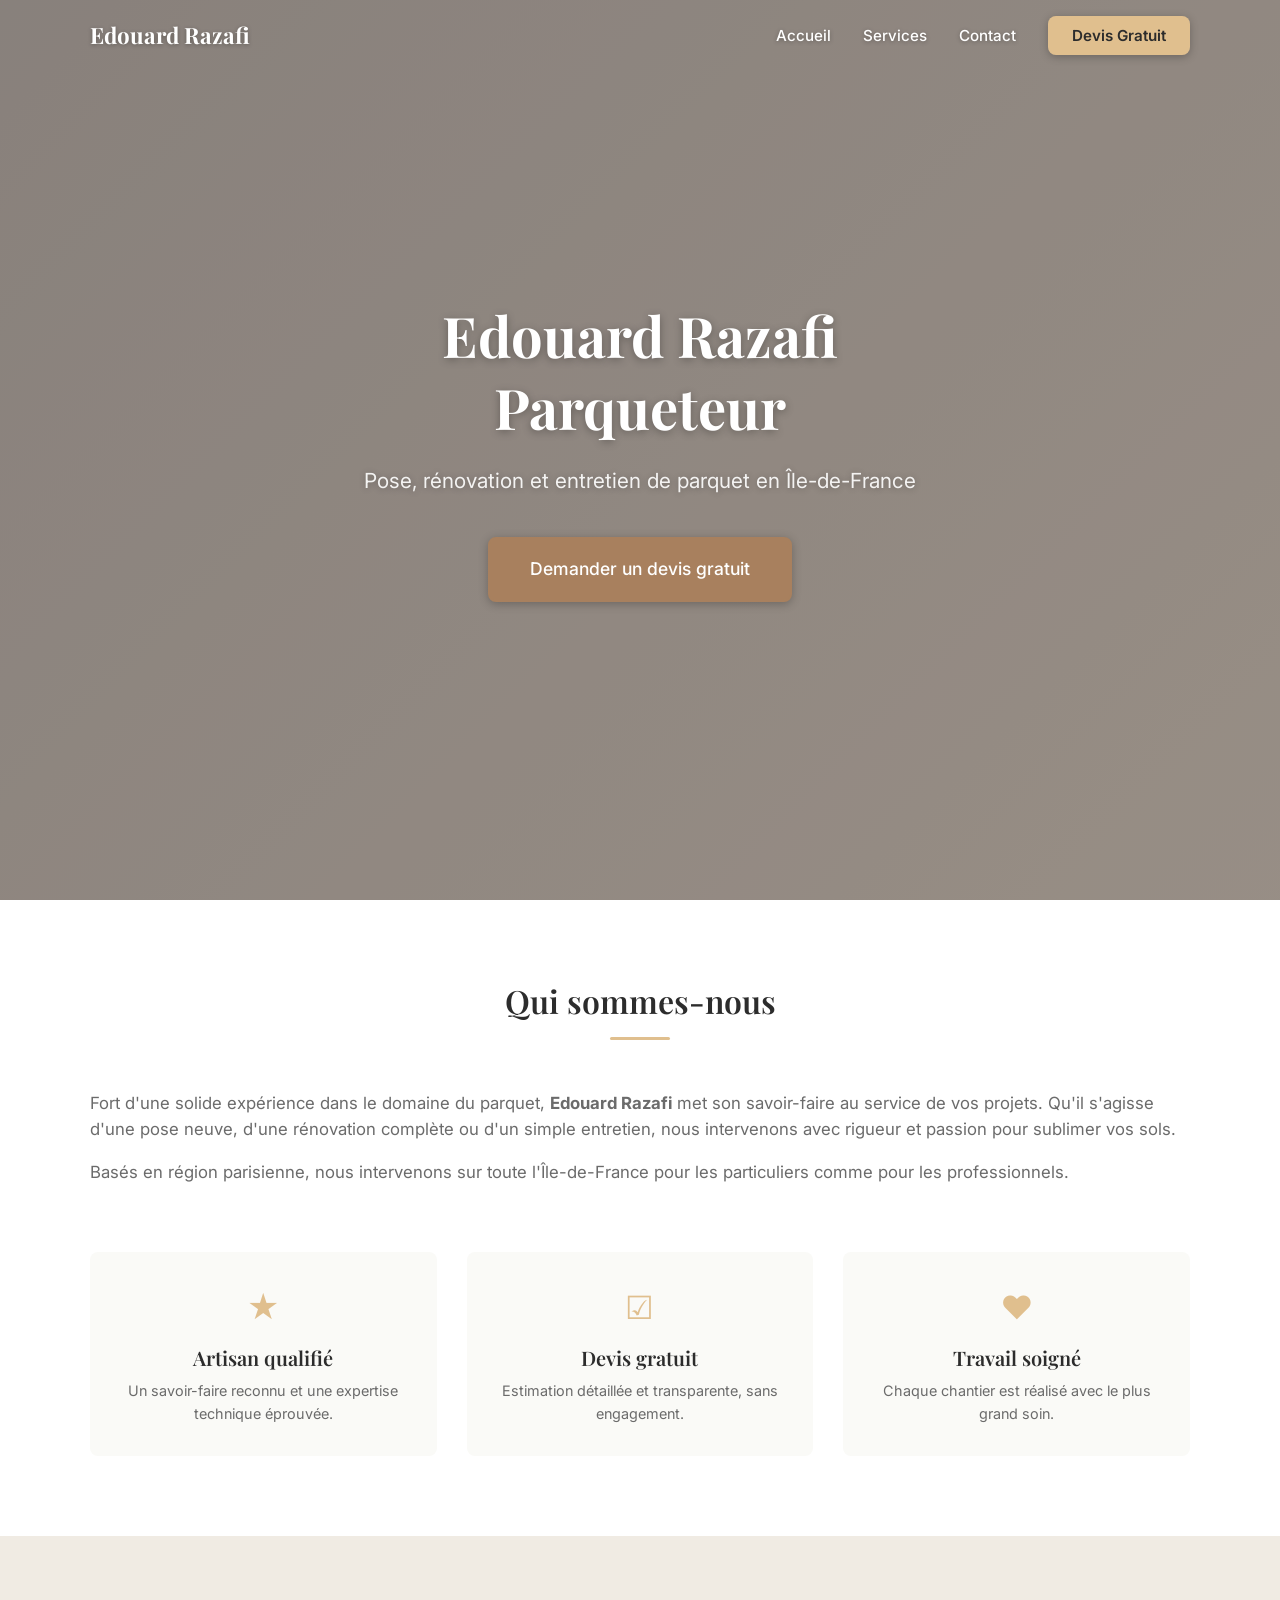
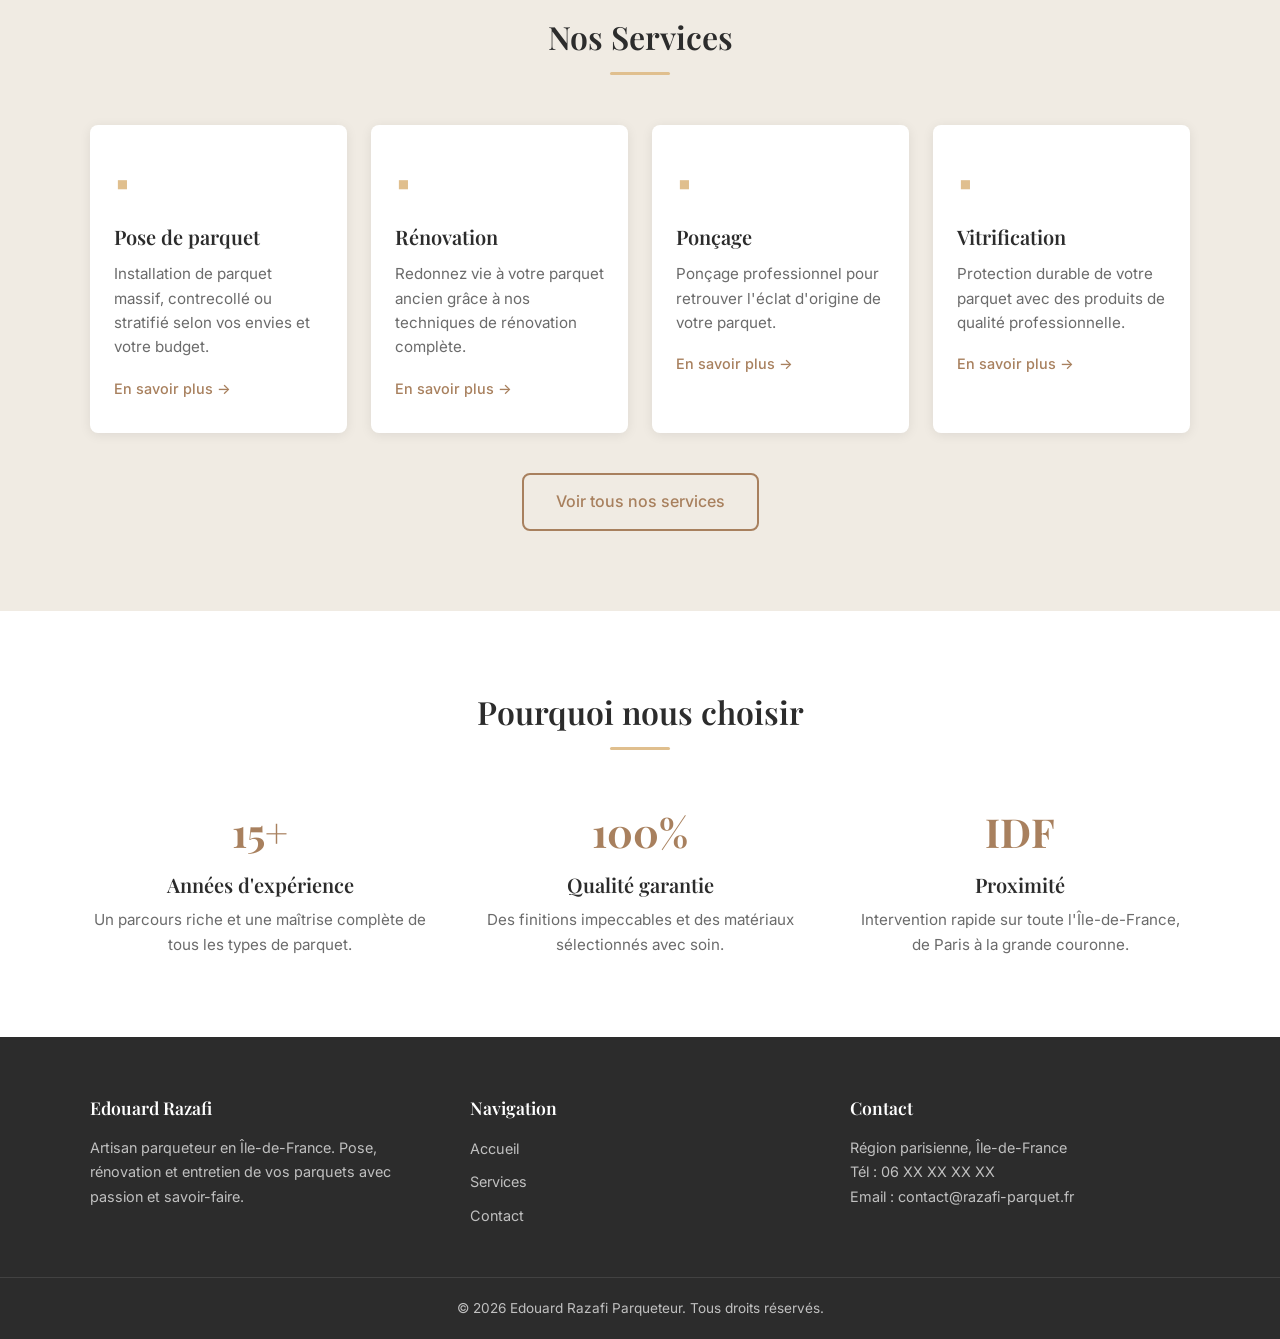
==== index.html @ ba656c39 "typo + double titre" ====
<!DOCTYPE html>
<html lang="fr">
<head>
    <meta charset="UTF-8">
    <meta name="viewport" content="width=device-width, initial-scale=1.0">
    <title>Edouard Razafi Parqueteur — Pose, rénovation et entretien de parquet en Île-de-France</title>
    <meta name="description" content="Edouard Razafi, artisan parqueteur en Île-de-France. Pose, rénovation, ponçage et vitrification de parquet. Devis gratuit.">
    <link rel="preconnect" href="https://fonts.googleapis.com">
    <link rel="preconnect" href="https://fonts.gstatic.com" crossorigin>
    <link href="https://fonts.googleapis.com/css2?family=Inter:wght@400;500;600&family=Playfair+Display:wght@400;600;700&display=swap" rel="stylesheet">
    <link rel="stylesheet" href="css/style.css">
</head>
<body>

    <!-- Navigation -->
    <header class="navbar" id="navbar">
        <div class="container navbar__inner">
            <a href="index.html" class="navbar__logo">Edouard Razafi</a>
            <nav class="navbar__nav" id="navMenu">
                <ul class="navbar__list">
                    <li><a href="index.html" class="navbar__link">Accueil</a></li>
                    <li><a href="services.html" class="navbar__link">Services</a></li>
                    <li><a href="contact.html" class="navbar__link">Contact</a></li>
                    <li><a href="contact.html" class="navbar__link navbar__link--cta">Devis Gratuit</a></li>
                </ul>
            </nav>
            <button class="navbar__hamburger" id="hamburger" aria-label="Ouvrir le menu" aria-expanded="false">
                <span></span>
                <span></span>
                <span></span>
            </button>
        </div>
    </header>

    <!-- Hero -->
    <section class="hero">
        <div class="hero__overlay"></div>
        <div class="container hero__content">
            <h1 class="hero__title">Edouard Razafi<br>Parqueteur</h1>
            <p class="hero__subtitle">Pose, rénovation et entretien de parquet en Île-de-France</p>
            <a href="contact.html" class="btn btn--primary btn--lg">Demander un devis gratuit</a>
        </div>
    </section>

    <!-- Qui sommes-nous -->
    <section class="section about">
        <div class="container">
            <h2 class="section__title">Qui sommes-nous</h2>
            <div class="about__content">
                <div class="about__text">
                    <p>Fort d'une solide expérience dans le domaine du parquet, <strong>Edouard Razafi</strong> met son savoir-faire au service de vos projets. Qu'il s'agisse d'une pose neuve, d'une rénovation complète ou d'un simple entretien, nous intervenons avec rigueur et passion pour sublimer vos sols.</p>
                    <p>Basés en région parisienne, nous intervenons sur toute l'Île-de-France pour les particuliers comme pour les professionnels.</p>
                </div>
                <div class="about__highlights">
                    <div class="about__highlight">
                        <span class="about__icon">&#9733;</span>
                        <h3>Artisan qualifié</h3>
                        <p>Un savoir-faire reconnu et une expertise technique éprouvée.</p>
                    </div>
                    <div class="about__highlight">
                        <span class="about__icon">&#9745;</span>
                        <h3>Devis gratuit</h3>
                        <p>Estimation détaillée et transparente, sans engagement.</p>
                    </div>
                    <div class="about__highlight">
                        <span class="about__icon">&#9829;</span>
                        <h3>Travail soigné</h3>
                        <p>Chaque chantier est réalisé avec le plus grand soin.</p>
                    </div>
                </div>
            </div>
        </div>
    </section>

    <!-- Aperçu Services -->
    <section class="section services-preview">
        <div class="container">
            <h2 class="section__title">Nos Services</h2>
            <div class="services-grid">
                <div class="card">
                    <div class="card__icon">&#9642;</div>
                    <h3 class="card__title">Pose de parquet</h3>
                    <p class="card__text">Installation de parquet massif, contrecollé ou stratifié selon vos envies et votre budget.</p>
                    <a href="services.html" class="card__link">En savoir plus &rarr;</a>
                </div>
                <div class="card">
                    <div class="card__icon">&#9642;</div>
                    <h3 class="card__title">Rénovation</h3>
                    <p class="card__text">Redonnez vie à votre parquet ancien grâce à nos techniques de rénovation complète.</p>
                    <a href="services.html" class="card__link">En savoir plus &rarr;</a>
                </div>
                <div class="card">
                    <div class="card__icon">&#9642;</div>
                    <h3 class="card__title">Ponçage</h3>
                    <p class="card__text">Ponçage professionnel pour retrouver l'éclat d'origine de votre parquet.</p>
                    <a href="services.html" class="card__link">En savoir plus &rarr;</a>
                </div>
                <div class="card">
                    <div class="card__icon">&#9642;</div>
                    <h3 class="card__title">Vitrification</h3>
                    <p class="card__text">Protection durable de votre parquet avec des produits de qualité professionnelle.</p>
                    <a href="services.html" class="card__link">En savoir plus &rarr;</a>
                </div>
            </div>
            <div class="section__cta">
                <a href="services.html" class="btn btn--outline">Voir tous nos services</a>
            </div>
        </div>
    </section>

    <!-- Pourquoi nous choisir -->
    <section class="section why-us">
        <div class="container">
            <h2 class="section__title">Pourquoi nous choisir</h2>
            <div class="why-us__grid">
                <div class="why-us__item">
                    <span class="why-us__number">15+</span>
                    <h3>Années d'expérience</h3>
                    <p>Un parcours riche et une maîtrise complète de tous les types de parquet.</p>
                </div>
                <div class="why-us__item">
                    <span class="why-us__number">100%</span>
                    <h3>Qualité garantie</h3>
                    <p>Des finitions impeccables et des matériaux sélectionnés avec soin.</p>
                </div>
                <div class="why-us__item">
                    <span class="why-us__number">IDF</span>
                    <h3>Proximité</h3>
                    <p>Intervention rapide sur toute l'Île-de-France, de Paris à la grande couronne.</p>
                </div>
            </div>
        </div>
    </section>

    <!-- Footer -->
    <footer class="footer">
        <div class="container footer__inner">
            <div class="footer__col">
                <h4>Edouard Razafi</h4>
                <p>Artisan parqueteur en Île-de-France. Pose, rénovation et entretien de vos parquets avec passion et savoir-faire.</p>
            </div>
            <div class="footer__col">
                <h4>Navigation</h4>
                <ul class="footer__links">
                    <li><a href="index.html">Accueil</a></li>
                    <li><a href="services.html">Services</a></li>
                    <li><a href="contact.html">Contact</a></li>
                </ul>
            </div>
            <div class="footer__col">
                <h4>Contact</h4>
                <p>Région parisienne, Île-de-France</p>
                <p>Tél : 06 XX XX XX XX</p>
                <p>Email : contact@razafi-parquet.fr</p>
            </div>
        </div>
        <div class="footer__bottom">
            <div class="container">
                <p>&copy; 2026 Edouard Razafi Parqueteur. Tous droits réservés.</p>
            </div>
        </div>
    </footer>

    <script src="js/main.js"></script>
</body>
</html>
---- css/style.css ----
/* ========================================
   Variables & Reset
   ======================================== */

:root {
    --color-primary: #A8805E;
    --color-primary-dark: #8F6B4E;
    --color-accent: #E0BF8E;
    --color-bg: #FAFAF7;
    --color-bg-alt: #F0EBE3;
    --color-text: #3A3A3A;
    --color-text-light: #6B6B6B;
    --color-white: #FFFFFF;
    --color-dark: #2C2C2C;

    --font-heading: 'Playfair Display', Georgia, serif;
    --font-body: 'Inter', -apple-system, sans-serif;

    --container-max: 1140px;
    --radius: 8px;
    --shadow: 0 2px 12px rgba(0, 0, 0, 0.08);
    --shadow-lg: 0 4px 24px rgba(0, 0, 0, 0.12);
    --transition: 0.3s ease;
}

*,
*::before,
*::after {
    margin: 0;
    padding: 0;
    box-sizing: border-box;
}

html {
    scroll-behavior: smooth;
}

body {
    font-family: var(--font-body);
    font-size: 16px;
    line-height: 1.6;
    color: var(--color-text);
    background-color: var(--color-bg);
}

img {
    max-width: 100%;
    height: auto;
    display: block;
}

a {
    color: var(--color-primary);
    text-decoration: none;
    transition: color var(--transition);
}

a:hover {
    color: var(--color-accent);
}

ul {
    list-style: none;
}

/* ========================================
   Typography
   ======================================== */

h1, h2, h3, h4 {
    font-family: var(--font-heading);
    color: var(--color-dark);
    line-height: 1.3;
}

h1 { font-size: 2.5rem; font-weight: 700; }
h2 { font-size: 2rem; font-weight: 600; }
h3 { font-size: 1.25rem; font-weight: 600; }
h4 { font-size: 1.1rem; font-weight: 600; }

/* ========================================
   Layout
   ======================================== */

.container {
    width: 100%;
    max-width: var(--container-max);
    margin: 0 auto;
    padding: 0 20px;
}

.section {
    padding: 80px 0;
}

.section__title {
    text-align: center;
    margin-bottom: 50px;
    position: relative;
}

.section__title::after {
    content: '';
    display: block;
    width: 60px;
    height: 3px;
    background: var(--color-accent);
    margin: 15px auto 0;
    border-radius: 2px;
}

.section__cta {
    text-align: center;
    margin-top: 40px;
}

/* ========================================
   Buttons
   ======================================== */

.btn {
    display: inline-block;
    padding: 14px 32px;
    font-family: var(--font-body);
    font-size: 1rem;
    font-weight: 500;
    border-radius: var(--radius);
    border: 2px solid transparent;
    cursor: pointer;
    transition: all var(--transition);
    text-align: center;
}

.btn--primary {
    background-color: var(--color-primary);
    color: var(--color-white);
    border-color: var(--color-primary);
}

.btn--primary:hover {
    background-color: var(--color-primary-dark);
    border-color: var(--color-primary-dark);
    color: var(--color-white);
}

.btn--outline {
    background-color: transparent;
    color: var(--color-primary);
    border-color: var(--color-primary);
}

.btn--outline:hover {
    background-color: var(--color-primary);
    color: var(--color-white);
}

.btn--lg {
    padding: 16px 40px;
    font-size: 1.1rem;
}

/* ========================================
   Navbar
   ======================================== */

.navbar {
    position: fixed;
    top: 0;
    left: 0;
    right: 0;
    z-index: 1000;
    background-color: transparent;
    transition: background-color var(--transition), box-shadow var(--transition);
}

.navbar--scrolled {
    background-color: var(--color-white);
    box-shadow: var(--shadow);
}

.navbar__inner {
    display: flex;
    align-items: center;
    justify-content: space-between;
    height: 72px;
}

.navbar__logo {
    font-family: var(--font-heading);
    font-size: 1.4rem;
    font-weight: 700;
    color: var(--color-white);
    transition: color var(--transition), text-shadow var(--transition);
    text-shadow: 0 1px 4px rgba(0, 0, 0, 0.3);
}

.navbar--scrolled .navbar__logo {
    color: var(--color-primary);
    text-shadow: none;
}

.navbar__list {
    display: flex;
    align-items: center;
    gap: 32px;
}

.navbar__link {
    font-size: 0.95rem;
    font-weight: 500;
    color: var(--color-white);
    position: relative;
    transition: color var(--transition), text-shadow var(--transition);
    text-shadow: 0 1px 4px rgba(0, 0, 0, 0.3);
}

.navbar--scrolled .navbar__link {
    color: var(--color-text);
    text-shadow: none;
}

.navbar__link:hover,
.navbar__link--active {
    color: var(--color-accent);
}

.navbar--scrolled .navbar__link:hover,
.navbar--scrolled .navbar__link--active {
    color: var(--color-primary);
}

.navbar__link--cta {
    background-color: var(--color-accent);
    color: var(--color-dark) !important;
    padding: 10px 24px;
    border-radius: var(--radius);
    font-weight: 600;
    text-shadow: none;
    box-shadow: 0 2px 8px rgba(0, 0, 0, 0.25);
}

.navbar__link--cta:hover {
    background-color: var(--color-primary);
    color: var(--color-white) !important;
}

/* Hamburger */
.navbar__hamburger {
    display: none;
    flex-direction: column;
    justify-content: center;
    gap: 5px;
    width: 32px;
    height: 32px;
    background: none;
    border: none;
    cursor: pointer;
    padding: 0;
}

.navbar__hamburger span {
    display: block;
    width: 24px;
    height: 2px;
    background-color: var(--color-white);
    transition: all var(--transition);
}

.navbar--scrolled .navbar__hamburger span {
    background-color: var(--color-dark);
}

.navbar__hamburger.active span:nth-child(1) {
    transform: rotate(45deg) translate(5px, 5px);
}

.navbar__hamburger.active span:nth-child(2) {
    opacity: 0;
}

.navbar__hamburger.active span:nth-child(3) {
    transform: rotate(-45deg) translate(5px, -5px);
}

/* ========================================
   Hero
   ======================================== */

.hero {
    position: relative;
    min-height: 100vh;
    display: flex;
    align-items: center;
    justify-content: center;
    background: linear-gradient(135deg, rgba(92, 61, 46, 0.35), rgba(139, 94, 60, 0.3)), url('../assets/images/front.png') center/cover no-repeat;
    overflow: hidden;
}

.hero__overlay {
    position: absolute;
    inset: 0;
    background: rgba(0, 0, 0, 0.3);
}

.hero__content {
    position: relative;
    text-align: center;
    color: var(--color-white);
    padding: 20px;
}

.hero__title {
    font-size: 3.5rem;
    color: var(--color-white);
    margin-bottom: 20px;
    text-shadow: 0 2px 8px rgba(0, 0, 0, 0.3);
}

.hero__subtitle {
    font-size: 1.3rem;
    margin-bottom: 40px;
    opacity: 0.9;
    max-width: 600px;
    margin-left: auto;
    margin-right: auto;
    text-shadow: 0 1px 6px rgba(0, 0, 0, 0.25);
}

.hero__content .btn {
    box-shadow: 0 2px 10px rgba(0, 0, 0, 0.25);
}

/* ========================================
   About Section
   ======================================== */

.about {
    background-color: var(--color-white);
}

.about__content {
    display: grid;
    gap: 50px;
}

.about__text p {
    margin-bottom: 16px;
    font-size: 1.05rem;
    color: var(--color-text-light);
}

.about__highlights {
    display: grid;
    grid-template-columns: repeat(3, 1fr);
    gap: 30px;
}

.about__highlight {
    text-align: center;
    padding: 30px 20px;
    background-color: var(--color-bg);
    border-radius: var(--radius);
}

.about__icon {
    font-size: 2rem;
    color: var(--color-accent);
    display: block;
    margin-bottom: 12px;
}

.about__highlight h3 {
    margin-bottom: 8px;
}

.about__highlight p {
    font-size: 0.9rem;
    color: var(--color-text-light);
}

/* ========================================
   Services Preview (Cards)
   ======================================== */

.services-preview {
    background-color: var(--color-bg-alt);
}

.services-grid {
    display: grid;
    grid-template-columns: repeat(4, 1fr);
    gap: 24px;
}

.card {
    background-color: var(--color-white);
    border-radius: var(--radius);
    padding: 32px 24px;
    box-shadow: var(--shadow);
    transition: transform var(--transition), box-shadow var(--transition);
}

.card:hover {
    transform: translateY(-4px);
    box-shadow: var(--shadow-lg);
}

.card__icon {
    font-size: 2rem;
    color: var(--color-accent);
    margin-bottom: 16px;
}

.card__title {
    margin-bottom: 12px;
}

.card__text {
    font-size: 0.95rem;
    color: var(--color-text-light);
    margin-bottom: 16px;
}

.card__link {
    font-weight: 500;
    font-size: 0.9rem;
    color: var(--color-primary);
}

.card__link:hover {
    color: var(--color-accent);
}

/* ========================================
   Why Us
   ======================================== */

.why-us {
    background-color: var(--color-white);
}

.why-us__grid {
    display: grid;
    grid-template-columns: repeat(3, 1fr);
    gap: 40px;
    text-align: center;
}

.why-us__number {
    display: block;
    font-family: var(--font-heading);
    font-size: 2.5rem;
    font-weight: 700;
    color: var(--color-primary);
    margin-bottom: 8px;
}

.why-us__item h3 {
    margin-bottom: 10px;
}

.why-us__item p {
    color: var(--color-text-light);
    font-size: 0.95rem;
}

/* ========================================
   Page Header (Services & Contact)
   ======================================== */

.page-header {
    background: linear-gradient(135deg, #5C3D2E 0%, #8B5E3C 50%, #A0754A 100%);
    padding: 140px 0 60px;
    text-align: center;
    color: var(--color-white);
}

.page-header h1 {
    color: var(--color-white);
    font-size: 2.5rem;
}

.page-header p {
    margin-top: 12px;
    opacity: 0.9;
    font-size: 1.1rem;
}

/* ========================================
   Services Page
   ======================================== */

.services-list {
    display: grid;
    gap: 30px;
}

.service-item {
    display: grid;
    grid-template-columns: auto 1fr;
    gap: 24px;
    padding: 32px;
    background-color: var(--color-white);
    border-radius: var(--radius);
    box-shadow: var(--shadow);
    align-items: start;
}

.service-item__icon {
    width: 60px;
    height: 60px;
    background-color: var(--color-bg-alt);
    border-radius: var(--radius);
    display: flex;
    align-items: center;
    justify-content: center;
    font-size: 1.5rem;
    color: var(--color-primary);
    flex-shrink: 0;
}

.service-item__content h3 {
    margin-bottom: 8px;
    font-size: 1.3rem;
}

.service-item__content p {
    color: var(--color-text-light);
    line-height: 1.7;
}

/* ========================================
   Contact Page
   ======================================== */

.contact-grid {
    display: grid;
    grid-template-columns: 1fr 1fr;
    gap: 50px;
}

/* Form */
.form__group {
    margin-bottom: 20px;
}

.form__label {
    display: block;
    margin-bottom: 6px;
    font-weight: 500;
    font-size: 0.95rem;
    color: var(--color-dark);
}

.form__input,
.form__select,
.form__textarea {
    width: 100%;
    padding: 12px 16px;
    border: 1px solid #D5D5D5;
    border-radius: var(--radius);
    font-family: var(--font-body);
    font-size: 1rem;
    color: var(--color-text);
    background-color: var(--color-white);
    transition: border-color var(--transition);
}

.form__input:focus,
.form__select:focus,
.form__textarea:focus {
    outline: none;
    border-color: var(--color-primary);
}

.form__textarea {
    min-height: 140px;
    resize: vertical;
}

.form__error {
    color: #C0392B;
    font-size: 0.85rem;
    margin-top: 4px;
    display: none;
}

.form__group--error .form__input,
.form__group--error .form__select,
.form__group--error .form__textarea {
    border-color: #C0392B;
}

.form__group--error .form__error {
    display: block;
}

.form__success {
    display: none;
    padding: 20px;
    background-color: #D4EDDA;
    color: #155724;
    border-radius: var(--radius);
    text-align: center;
    font-weight: 500;
}

.form__success.visible {
    display: block;
}

/* Contact Info */
.contact-info {
    display: flex;
    flex-direction: column;
    gap: 24px;
}

.contact-info__item {
    display: flex;
    gap: 16px;
    align-items: flex-start;
}

.contact-info__icon {
    width: 48px;
    height: 48px;
    background-color: var(--color-bg-alt);
    border-radius: var(--radius);
    display: flex;
    align-items: center;
    justify-content: center;
    font-size: 1.2rem;
    color: var(--color-primary);
    flex-shrink: 0;
}

.contact-info__text h4 {
    margin-bottom: 4px;
}

.contact-info__text p {
    color: var(--color-text-light);
    font-size: 0.95rem;
}

.map-placeholder {
    width: 100%;
    height: 250px;
    background-color: var(--color-bg-alt);
    border-radius: var(--radius);
    display: flex;
    align-items: center;
    justify-content: center;
    color: var(--color-text-light);
    font-size: 0.95rem;
    margin-top: 10px;
    border: 1px dashed #ccc;
}

/* ========================================
   Footer
   ======================================== */

.footer {
    background-color: var(--color-dark);
    color: rgba(255, 255, 255, 0.7);
    padding: 60px 0 0;
}

.footer__inner {
    display: grid;
    grid-template-columns: repeat(3, 1fr);
    gap: 40px;
}

.footer__col h4 {
    color: var(--color-white);
    margin-bottom: 16px;
    font-family: var(--font-heading);
}

.footer__col p {
    font-size: 0.9rem;
    line-height: 1.7;
}

.footer__links li {
    margin-bottom: 8px;
}

.footer__links a {
    color: rgba(255, 255, 255, 0.7);
    font-size: 0.9rem;
}

.footer__links a:hover {
    color: var(--color-accent);
}

.footer__bottom {
    margin-top: 40px;
    padding: 20px 0;
    border-top: 1px solid rgba(255, 255, 255, 0.1);
    text-align: center;
    font-size: 0.85rem;
}

/* ========================================
   Responsive
   ======================================== */

/* Tablet (768px) */
@media (max-width: 768px) {
    h1 { font-size: 2rem; }
    h2 { font-size: 1.6rem; }

    .section {
        padding: 60px 0;
    }

    /* Navbar mobile */
    .navbar__hamburger {
        display: flex;
    }

    .navbar__nav {
        position: fixed;
        top: 72px;
        left: 0;
        right: 0;
        background-color: var(--color-white);
        box-shadow: var(--shadow-lg);
        transform: translateY(-120%);
        transition: transform var(--transition);
        z-index: 999;
    }

    .navbar__nav.open {
        transform: translateY(0);
    }

    .navbar__list {
        flex-direction: column;
        padding: 20px;
        gap: 0;
    }

    .navbar__link {
        display: block;
        padding: 12px 0;
        color: var(--color-text) !important;
        border-bottom: 1px solid var(--color-bg-alt);
    }

    .navbar__link--cta {
        text-align: center;
        margin-top: 10px;
        border-bottom: none;
    }

    /* Hero */
    .hero__title {
        font-size: 2.2rem;
    }

    .hero__subtitle {
        font-size: 1.1rem;
    }

    /* About */
    .about__highlights {
        grid-template-columns: 1fr;
    }

    /* Services grid */
    .services-grid {
        grid-template-columns: repeat(2, 1fr);
    }

    /* Why us */
    .why-us__grid {
        grid-template-columns: 1fr;
        gap: 30px;
    }

    /* Contact */
    .contact-grid {
        grid-template-columns: 1fr;
    }

    /* Service items */
    .service-item {
        grid-template-columns: 1fr;
    }

    .service-item__icon {
        width: 48px;
        height: 48px;
    }

    /* Footer */
    .footer__inner {
        grid-template-columns: 1fr;
        gap: 30px;
    }
}

/* Mobile small (480px) */
@media (max-width: 480px) {
    .hero__title {
        font-size: 1.8rem;
    }

    .services-grid {
        grid-template-columns: 1fr;
    }

    .btn--lg {
        padding: 14px 28px;
        font-size: 1rem;
    }
}

/* Desktop (1024px+) */
@media (min-width: 1024px) {
    h1 { font-size: 3rem; }

    .hero__title {
        font-size: 3.5rem;
    }
}
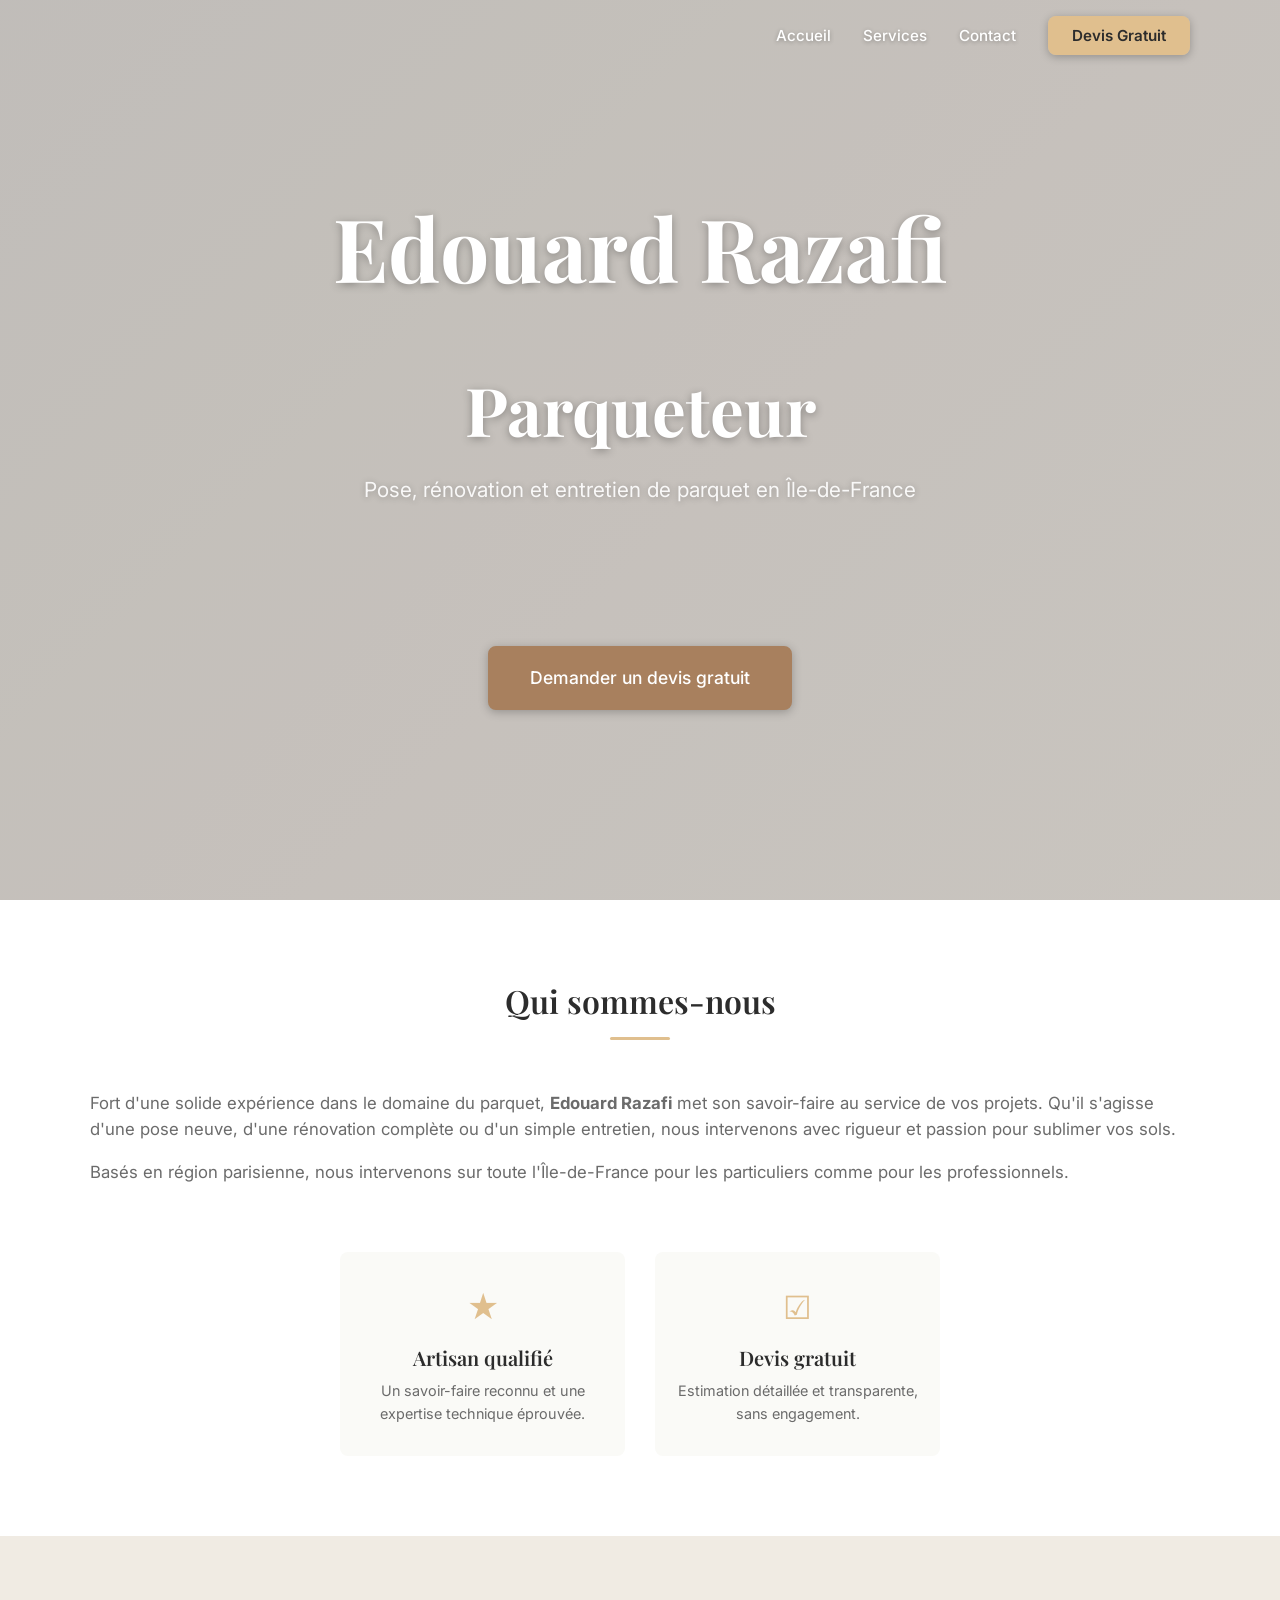
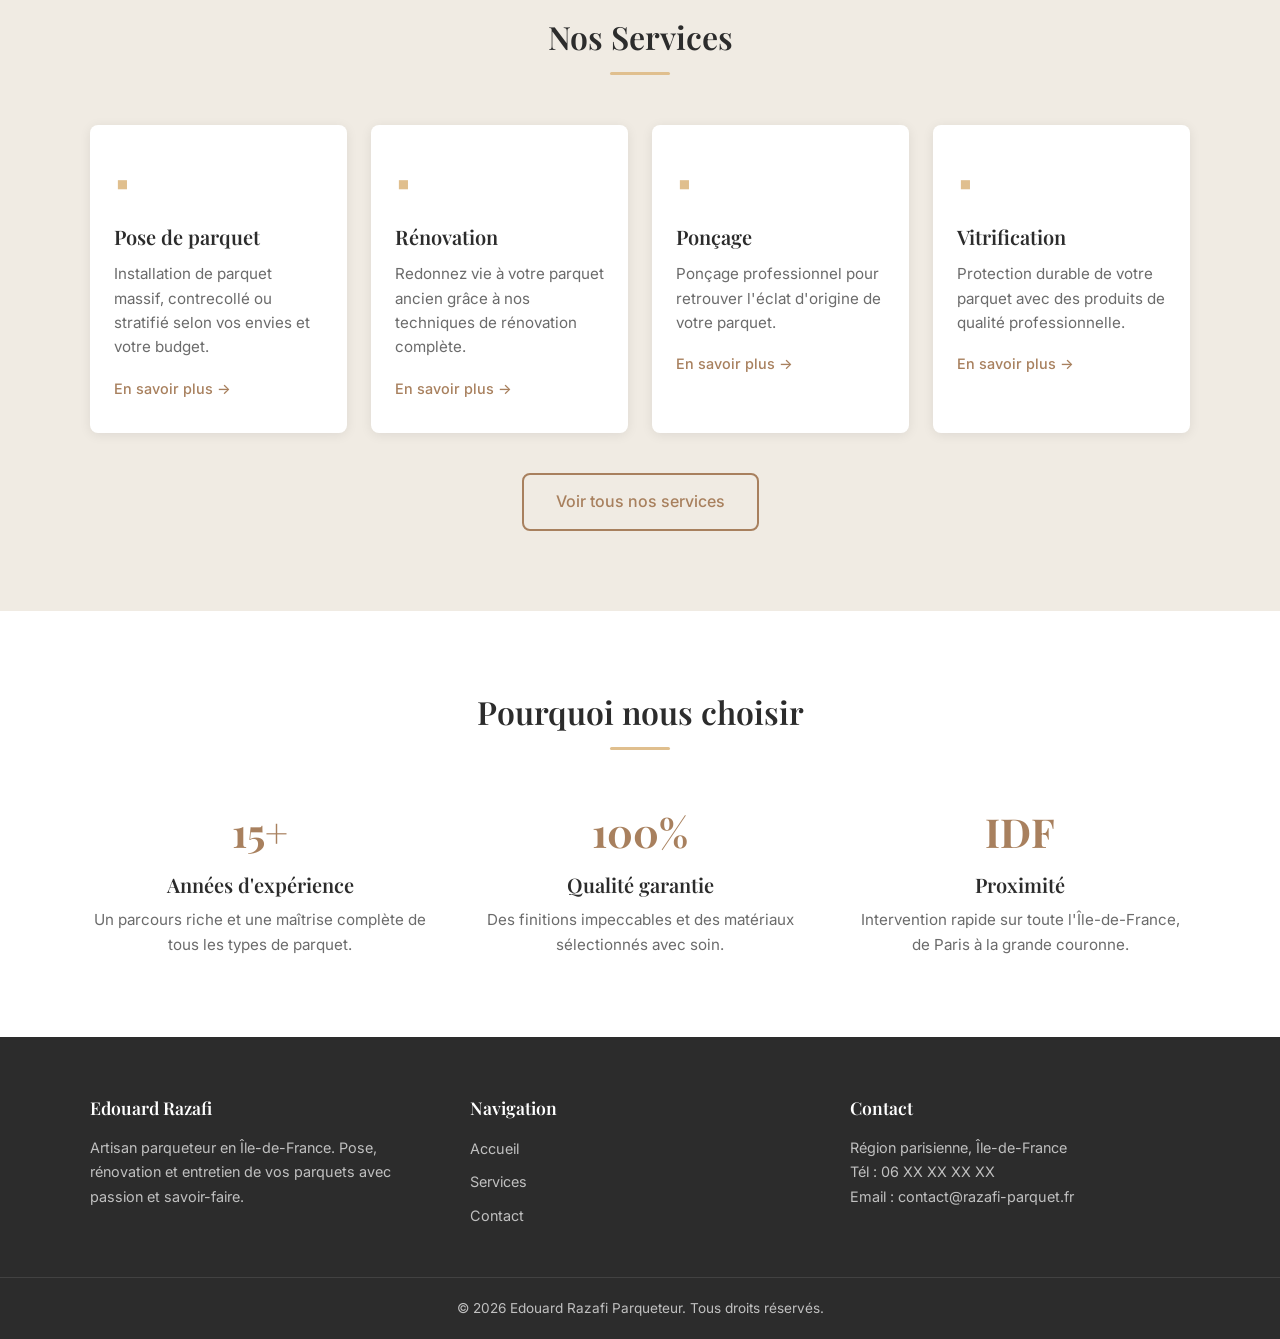
==== commit d2f27770: "remove trvai lsoigné" ====
--- a/index.html
+++ b/index.html
@@ -36,7 +36,7 @@
     <section class="hero">
         <div class="hero__overlay"></div>
         <div class="container hero__content">
-            <h1 class="hero__title">Edouard Razafi<br>Parqueteur</h1>
+            <h1 class="hero__title"><span class="hero__title-line1">Edouard Razafi</span><br><span class="hero__title-line2">Parqueteur</span></h1>
             <p class="hero__subtitle">Pose, rénovation et entretien de parquet en Île-de-France</p>
             <a href="contact.html" class="btn btn--primary btn--lg">Demander un devis gratuit</a>
         </div>
@@ -61,11 +61,6 @@
                         <span class="about__icon">&#9745;</span>
                         <h3>Devis gratuit</h3>
                         <p>Estimation détaillée et transparente, sans engagement.</p>
-                    </div>
-                    <div class="about__highlight">
-                        <span class="about__icon">&#9829;</span>
-                        <h3>Travail soigné</h3>
-                        <p>Chaque chantier est réalisé avec le plus grand soin.</p>
                     </div>
                 </div>
             </div>
--- a/css/style.css
+++ b/css/style.css
@@ -190,13 +190,15 @@
     font-size: 1.4rem;
     font-weight: 700;
     color: var(--color-white);
-    transition: color var(--transition), text-shadow var(--transition);
+    opacity: 0;
+    transition: color var(--transition), text-shadow var(--transition), opacity var(--transition);
     text-shadow: 0 1px 4px rgba(0, 0, 0, 0.3);
 }
 
 .navbar--scrolled .navbar__logo {
     color: var(--color-primary);
     text-shadow: none;
+    opacity: 1;
 }
 
 .navbar__list {
@@ -292,14 +294,14 @@
     display: flex;
     align-items: center;
     justify-content: center;
-    background: linear-gradient(135deg, rgba(92, 61, 46, 0.35), rgba(139, 94, 60, 0.3)), url('../assets/images/front.png') center/cover no-repeat;
+    background: linear-gradient(135deg, rgba(92, 61, 46, 0.15), rgba(139, 94, 60, 0.12)), url('../assets/images/front.png') center/cover no-repeat;
     overflow: hidden;
 }
 
 .hero__overlay {
     position: absolute;
     inset: 0;
-    background: rgba(0, 0, 0, 0.3);
+    background: rgba(0, 0, 0, 0.15);
 }
 
 .hero__content {
@@ -310,10 +312,19 @@
 }
 
 .hero__title {
-    font-size: 3.5rem;
     color: var(--color-white);
     margin-bottom: 20px;
     text-shadow: 0 2px 8px rgba(0, 0, 0, 0.3);
+}
+
+.hero__title-line1 {
+    display: block;
+    font-size: 5.46rem;
+}
+
+.hero__title-line2 {
+    display: block;
+    font-size: 4.2rem;
 }
 
 .hero__subtitle {
@@ -328,6 +339,7 @@
 
 .hero__content .btn {
     box-shadow: 0 2px 10px rgba(0, 0, 0, 0.25);
+    margin-top: 9%;
 }
 
 /* ========================================
@@ -351,8 +363,10 @@
 
 .about__highlights {
     display: grid;
-    grid-template-columns: repeat(3, 1fr);
+    grid-template-columns: repeat(2, 1fr);
     gap: 30px;
+    max-width: 600px;
+    margin: 0 auto;
 }
 
 .about__highlight {
@@ -760,8 +774,12 @@
     }
 
     /* Hero */
-    .hero__title {
-        font-size: 2.2rem;
+    .hero__title-line1 {
+        font-size: 3.43rem;
+    }
+
+    .hero__title-line2 {
+        font-size: 2.64rem;
     }
 
     .hero__subtitle {
@@ -808,8 +826,12 @@
 
 /* Mobile small (480px) */
 @media (max-width: 480px) {
-    .hero__title {
-        font-size: 1.8rem;
+    .hero__title-line1 {
+        font-size: 2.81rem;
+    }
+
+    .hero__title-line2 {
+        font-size: 2.16rem;
     }
 
     .services-grid {
@@ -826,7 +848,11 @@
 @media (min-width: 1024px) {
     h1 { font-size: 3rem; }
 
-    .hero__title {
-        font-size: 3.5rem;
-    }
-}
+    .hero__title-line1 {
+        font-size: 5.46rem;
+    }
+
+    .hero__title-line2 {
+        font-size: 4.2rem;
+    }
+}
